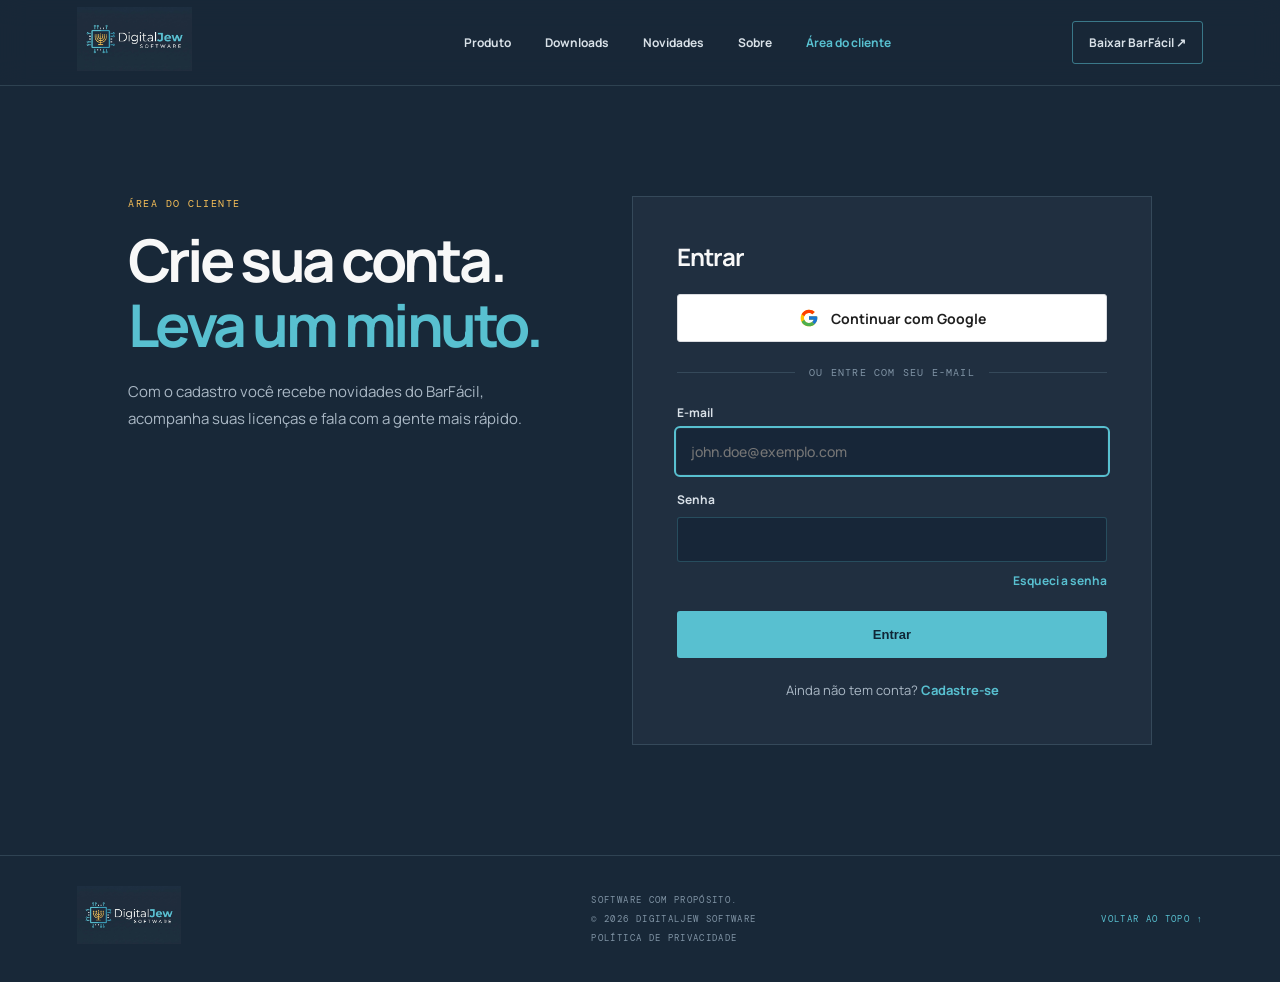
==== area.html @ 2b72b5bf "Cadastro com senha, tela única do Google, boas-vindas e política enxuta - Google: sem código nem lin" ====
<!doctype html>
<html lang="pt-BR">
<head>
<meta charset="utf-8">
<meta name="viewport" content="width=device-width,initial-scale=1">
<meta name="theme-color" content="#182838">
<meta name="robots" content="noindex">
<title>Minha área · DigitalJew Software</title>
<link rel="icon" type="image/jpeg" href="assets/brand/digitaljew-logo.jpg">
<link rel="stylesheet" href="styles.css">
</head>
<body>
<header class="topbar" id="topo"><a class="brand" href="index.html#inicio"><img src="assets/brand/digitaljew-logo.jpg" alt="DigitalJew Software"></a><button class="menu-toggle" aria-label="Abrir menu" aria-expanded="false">☰</button><nav class="nav"><a href="index.html#produto">Produto</a><a href="index.html#downloads">Downloads</a><a href="index.html#novidades">Novidades</a><a href="index.html#sobre">Sobre</a><a href="area.html" aria-current="page">Área do cliente</a></nav><a class="nav-cta" href="area.html#downloads">Baixar BarFácil ↗</a></header>

<main class="area section">
  <p class="area-loading" id="area-carregando">Carregando sua área…</p>

  <div class="area-layout" id="area-conteudo" hidden>
    <aside class="area-menu">
      <div class="area-user">
        <span class="kicker">ÁREA DO CLIENTE</span>
        <strong id="usuario-nome">Olá!</strong>
        <span id="usuario-email"></span>
      </div>
      <nav class="area-nav" aria-label="Menu da área do cliente">
        <a href="#assinatura" data-view="assinatura">Assinatura</a>
        <a href="#downloads" data-view="downloads">Downloads</a>
        <a href="#pagamento" data-abrir-pagamento>Dados de pagamento</a>
        <a href="#meus-dados" data-view="meus-dados">Meus dados</a>
        <button type="button" id="sair">Sair</button>
      </nav>
    </aside>

    <div class="area-main">
      <!-- Assinatura -->
      <section class="area-view" data-view="assinatura">
        <div class="kicker">01 / MINHA ASSINATURA</div>
        <h1>Assinatura</h1>
        <div id="assinaturas"></div>
        <div class="empty-box" id="sem-assinatura" hidden>
          <h3>Não encontramos licenças do BarFácil na sua conta.</h3>
          <p>Elas aparecem aqui quando a licença está ligada ao seu e-mail. Se você já tem uma chave, fale com a gente para ligá-la à sua conta. Se ainda não tem, baixe o app e comece pelo período de teste.</p>
          <a class="button primary" href="#downloads">Baixar o BarFácil ↓</a>
        </div>
        <p class="form-error" id="erro-assinatura" role="alert" hidden></p>
        <a class="area-pay-link" href="#pagamento" data-abrir-pagamento>Dados de pagamento <span aria-hidden="true">→</span></a>
      </section>

      <!-- Downloads -->
      <section class="area-view" data-view="downloads" hidden>
        <div class="kicker">02 / DOWNLOADS</div>
        <h1>Baixar o BarFácil</h1>
        <p class="area-lead">Baixe, instale e ative com a sua chave. A chave de teste libera <strong>7 dias grátis</strong>, contados a partir da primeira ativação. Cada computador ou celular pode usar o período de teste uma única vez.</p>
        <div class="dl-grid">
          <article class="dl-card" data-plataforma="windows">
            <div class="dl-head">
              <svg class="dl-icon" viewBox="0 0 24 24" aria-hidden="true"><path fill="currentColor" d="M3 5.1 10.4 4v7.1H3zm8.3-1.2L21 2.5v8.6h-9.7zM3 12.1h7.4v7.1L3 18.1zm8.3 0H21v8.6l-9.7-1.4z"/></svg>
              <div><h2>Windows</h2><p class="dl-file" data-arquivo>Procurando a versão mais recente…</p></div>
            </div>
            <button type="button" class="button primary wide" data-baixar disabled>Baixar para Windows</button>
            <div class="dl-key" data-chave-box></div>
          </article>
          <article class="dl-card" data-plataforma="mobile">
            <div class="dl-head">
              <svg class="dl-icon" viewBox="0 0 24 24" aria-hidden="true"><path fill="currentColor" d="M7.2 3.4 8.4 5.5A7.6 7.6 0 0 0 4.5 11h15a7.6 7.6 0 0 0-3.9-5.5l1.2-2.1a.4.4 0 0 0-.7-.4l-1.2 2.1a8 8 0 0 0-5.8 0L7.9 3a.4.4 0 0 0-.7.4zM8.5 8.3a.8.8 0 1 1 0-1.6.8.8 0 0 1 0 1.6zm7 0a.8.8 0 1 1 0-1.6.8.8 0 0 1 0 1.6zM4.5 12h15v7a1.5 1.5 0 0 1-1.5 1.5H6A1.5 1.5 0 0 1 4.5 19z"/></svg>
              <div><h2>Android</h2><p class="dl-file" data-arquivo>Procurando a versão mais recente…</p></div>
            </div>
            <button type="button" class="button primary wide" data-baixar disabled>Baixar para Android</button>
            <div class="dl-key" data-chave-box></div>
            <p class="dl-note">No celular, permita a instalação de apps desta fonte quando o Android pedir.</p>
          </article>
        </div>
        <ol class="dl-steps">
          <li><b>Baixe e instale</b> o BarFácil no computador ou no celular do caixa.</li>
          <li><b>Abra o app</b> e cole a sua chave na tela de ativação.</li>
          <li><b>Pronto.</b> Quando quiser continuar depois do teste, é só assinar: a mesma chave passa a valer para o plano escolhido.</li>
        </ol>
      </section>

      <!-- Meus dados -->
      <section class="area-view" data-view="meus-dados" hidden>
        <div class="kicker">03 / MEUS DADOS</div>
        <h1>Meus dados</h1>
        <form id="form-perfil" class="area-form" novalidate>
          <label class="field"><span>Nome completo</span><input name="nome" autocomplete="name" required></label>
          <label class="field"><span>E-mail</span><input name="email" type="email" readonly></label>
          <label class="field"><span>WhatsApp</span><input name="whatsapp" type="tel" inputmode="tel" autocomplete="tel-national" placeholder="(11) 98765-4321" required></label>
          <label class="field"><span>Tipo de comércio</span><select name="tipo"><option value="">Selecione</option><option>Bar/pub</option><option>Boteco</option><option>Pizzaria</option><option>Restaurante</option><option>Lanchonete</option><option>Hamburgueria</option><option>Adega</option><option>Distribuidora de bebidas</option><option>Choperia/cervejaria</option><option>Cafeteria</option><option>Padaria</option><option>Casa noturna</option><option>Quiosque/barraca de praia</option><option>Food truck</option><option>Outro</option></select></label>
          <p class="form-error" id="erro-perfil" role="alert" hidden></p>
          <p class="form-ok" id="ok-perfil" role="status" hidden></p>
          <button class="button primary" type="submit">Salvar alterações</button>
        </form>

        <h2 class="area-sub" id="senha-titulo">Senha</h2>
        <p class="area-note" id="senha-google" hidden>Você entra com a sua conta Google, então não há senha para trocar aqui.</p>
        <form id="form-trocar-senha" class="area-form" novalidate hidden>
          <label class="field"><span>Senha atual</span><input name="atual" type="password" autocomplete="current-password" required></label>
          <label class="field"><span>Nova senha</span><input name="nova" type="password" autocomplete="new-password" minlength="8" required aria-describedby="trocar-dica"></label>
          <div class="pw-meter" id="medidor-trocar"></div>
          <label class="field"><span>Repita a nova senha</span><input name="repetir" type="password" autocomplete="new-password" required></label>
          <p class="pw-tip" id="trocar-dica">Dica: use uma frase com 3 ou 4 palavras que não combinam (ex.: “cavalo bateria grampo azul”). Tamanho vale mais que símbolos. Evite nomes, datas e senhas que você já usa em outros sites.</p>
          <p class="form-error" id="erro-senha" role="alert" hidden></p>
          <p class="form-ok" id="ok-senha" role="status" hidden></p>
          <button class="button primary" type="submit" disabled>Trocar senha</button>
        </form>
      </section>
    </div>
  </div>
</main>

<!-- Painel lateral branco: dados de pagamento -->
<div class="drawer-backdrop" id="pagamento-fundo" hidden></div>
<aside class="drawer" id="pagamento" role="dialog" aria-modal="true" aria-labelledby="pagamento-titulo" hidden>
  <div class="drawer-head">
    <h2 id="pagamento-titulo">Dados de pagamento</h2>
    <button type="button" class="drawer-close" id="pagamento-fechar" aria-label="Fechar">×</button>
  </div>

  <div class="drawer-body">
    <h3>Cartões salvos</h3>
    <div class="cards-empty" id="cartoes-salvos">Nenhum cartão cadastrado ainda.</div>

    <h3>Adicionar cartão de crédito</h3>
    <form id="form-cartao" novalidate autocomplete="on">
      <label class="dfield"><span>Número do cartão</span>
        <span class="card-input"><input name="numero" inputmode="numeric" autocomplete="cc-number" placeholder="0000 0000 0000 0000" maxlength="23"><b class="card-brand" id="bandeira" aria-live="polite"></b></span>
      </label>
      <label class="dfield"><span>Nome impresso no cartão</span><input name="nome" autocomplete="cc-name" placeholder="Como está no cartão"></label>
      <div class="dfield-row">
        <label class="dfield"><span>Validade</span><input name="validade" inputmode="numeric" autocomplete="cc-exp" placeholder="MM/AA" maxlength="5"></label>
        <label class="dfield"><span>CVV</span><input name="cvv" inputmode="numeric" autocomplete="cc-csc" placeholder="123" maxlength="4"></label>
      </div>
      <label class="dfield"><span>CPF do titular</span><input name="cpf" inputmode="numeric" placeholder="000.000.000-00" maxlength="14"></label>
      <label class="dcheck"><input type="checkbox" name="recorrente"><span>Autorizo a cobrança mensal automática da minha assinatura neste cartão.</span></label>
      <p class="dfield-error" id="erro-cartao" role="alert" hidden></p>
      <p class="dnotice" id="aviso-cartao" role="status" hidden></p>
      <button class="dbutton" type="submit">Salvar cartão</button>
      <p class="dfine">Seus dados de cartão são enviados direto para a operadora de pagamento. A DigitalJew não guarda o número completo nem o CVV.</p>
    </form>
  </div>
</aside>

<footer class="footer"><a href="index.html#inicio" class="footer-brand"><img src="assets/brand/digitaljew-logo.jpg" alt="DigitalJew Software"></a><div class="footer-copy"><span>SOFTWARE COM PROPÓSITO.</span><span>© <span id="year"></span> DIGITALJEW SOFTWARE</span><a href="politica-privacidade.html">POLÍTICA DE PRIVACIDADE</a></div><a class="back-top" href="#topo">VOLTAR AO TOPO ↑</a></footer>
<script src="config.js"></script>
<script src="vendor/supabase-js-2.117.3.min.js"></script>
<script src="conta.js"></script>
<script src="area.js"></script>
</body>
</html>
---- styles.css ----
@import url('https://fonts.googleapis.com/css2?family=DM+Mono:wght@400;500&family=Manrope:wght@400;500;600;700;800&display=swap');
:root{--bg:#182838;--panel:#202f40;--cyan:#58c0d0;--blue:#3898b8;--gold:#f8c058;--white:#f8f8f8;--muted:#aab8c5;--line:rgba(150,190,205,.18);--mono:'DM Mono',monospace;--sans:'Manrope',Arial,sans-serif}
*{box-sizing:border-box}html{scroll-behavior:smooth;scroll-padding-top:90px}body{margin:0;background:var(--bg);color:var(--white);font-family:var(--sans);line-height:1.6}a{color:inherit;text-decoration:none}.topbar{height:86px;padding:0 clamp(22px,6vw,100px);display:flex;align-items:center;justify-content:space-between;border-bottom:1px solid var(--line);background:rgba(24,40,56,.96);position:sticky;top:0;z-index:20;backdrop-filter:blur(14px)}.brand img{width:205px;height:64px;object-fit:contain;object-position:left}.nav{display:flex;gap:34px}.nav a,.nav-cta{font-size:12px;font-weight:700;color:#d9e1e8}.nav a:hover,.text-link:hover{color:var(--cyan)}.nav-cta{border:1px solid #58c0d088;padding:11px 16px;border-radius:3px}.nav-cta span{color:var(--gold)}.menu-toggle{display:none;background:none;color:white;border:0;font-size:24px}.hero{min-height:660px;padding:100px clamp(22px,10vw,160px) 38px;position:relative;overflow:hidden;display:grid;grid-template-columns:1.05fr .95fr;align-items:center;gap:40px;background:radial-gradient(ellipse at 76% 48%,#3898b826,transparent 38%),linear-gradient(120deg,#182838,#1b2b3d)}.hero-copy{position:relative;z-index:2;max-width:650px}.eyebrow,.kicker,.hero-bottom,.art-label,.product-index,.status,.release-meta span,.manifesto-sign,.footer-copy,.back-top{font-family:var(--mono);font-size:10px;letter-spacing:.15em}.eyebrow{color:var(--cyan)}.pulse,.status i{width:7px;height:7px;border-radius:50%;background:var(--gold);display:inline-block;box-shadow:0 0 14px #f8c058}.hero h1{font-size:clamp(42px,5.2vw,72px);line-height:1.09;letter-spacing:-.065em;margin:28px 0 22px}.hero h1 span,h2 span{color:var(--cyan)}.lead{font-size:17px;color:#c0cbd5;max-width:540px;line-height:1.8}.hero-actions{display:flex;align-items:center;gap:28px;margin-top:34px}.button{display:inline-flex;align-items:center;justify-content:center;gap:22px;padding:15px 20px;font-size:12px;font-weight:800;border-radius:3px;transition:.2s;border:1px solid transparent}.button.primary{background:var(--cyan);color:#102637}.button.primary:hover{background:#78d4df;transform:translateY(-2px)}.button.disabled{opacity:.45;pointer-events:none}.text-link{font-size:12px;font-weight:700;color:#d9e1e8}.hero-proof{margin-top:55px;color:#9daebb;font-size:11px}.hero-art{position:relative;display:flex;flex-direction:column;gap:18px}.hero-photo{display:block;width:100%;height:auto;aspect-ratio:1376/768;object-fit:cover;border-radius:18px;border:1px solid #58c0d033;box-shadow:0 30px 80px #0008,0 0 70px #58c0d01a}.art-label{display:flex;justify-content:space-between;color:#91a7b7}.art-label strong{color:var(--gold);font-weight:400}.hero-bottom{grid-column:1/-1;display:flex;justify-content:space-between;color:#74899a;border-top:1px solid var(--line);padding-top:20px;margin-top:42px}.section{padding:110px clamp(22px,10vw,160px)}.section-head{display:flex;justify-content:space-between;align-items:end;gap:30px;margin-bottom:48px}.kicker{color:var(--gold);margin-bottom:16px}.section-head h2,.manifesto h2{font-size:clamp(34px,4vw,54px);line-height:1.15;letter-spacing:-.055em;margin:0}.section-head>p{max-width:340px;color:var(--muted);font-size:13px;margin:0 0 5px;line-height:1.8}.product-section{background:#1c2b3c}.product-card{display:grid;grid-template-columns:1fr 1fr;border:1px solid var(--line);background:var(--panel);min-height:470px}.product-visual{position:relative;min-height:470px;display:flex;flex-direction:column;align-items:center;justify-content:center;gap:38px;padding:50px 28px;overflow:hidden;background:radial-gradient(circle,#58c0d024,transparent 55%),#172638}.visual-grid{position:absolute;inset:0;background-image:linear-gradient(#58c0d012 1px,transparent 1px),linear-gradient(90deg,#58c0d012 1px,transparent 1px);background-size:30px 30px}.receipt{position:relative;width:260px;background:#f5f4ee;color:#1b2b3b;padding:24px 22px;box-shadow:0 25px 70px #08152188;transform:rotate(-3deg);font:10px var(--mono)}.receipt-top{font-weight:500;letter-spacing:.13em;border-bottom:1px dashed #9aa7ac;padding-bottom:14px}.receipt-top span{float:right;color:#238f8d;font-size:8px}.receipt-title{font:800 19px var(--sans);margin:16px 0 8px}.receipt-row,.receipt-item,.receipt-total{display:flex;justify-content:space-between;margin:9px 0}.receipt-row b{color:#268b86}.receipt-line{border-top:1px dashed #aab2b2;margin:15px 0}.receipt-total strong{font:800 17px var(--sans)}.receipt-footer{text-align:center;border-top:1px dashed #aab2b2;padding-top:14px;margin-top:16px;font-size:8px;letter-spacing:.1em}.product-info{padding:54px clamp(26px,5vw,65px)}.product-topline{display:flex;justify-content:space-between;align-items:center}.status{color:var(--cyan);font-size:9px}.status i{width:6px;height:6px;background:var(--cyan);margin-right:7px}.product-index{color:#8094a5;font-size:9px}.product-info h3{font-size:46px;letter-spacing:-.06em;margin:22px 0 0}.product-subtitle{color:var(--gold)!important;font-size:15px!important;font-weight:700}.product-info p{color:#aebdca;font-size:13px;line-height:1.8}.feature-list{list-style:none;padding:8px 0 18px;margin:0}.feature-list li{font-size:12px;padding:9px 0;color:#dce4e9;border-bottom:1px solid var(--line)}.feature-list li:first-letter{color:var(--gold)}.fineprint{display:block;color:#7f93a3;font-size:10px;line-height:1.6;margin-top:17px}.download-section{background:#172638}.download-panel{border:1px solid #58c0d059;background:linear-gradient(115deg,#203247,#1d2d40);padding:35px}.download-main{display:flex;align-items:center;gap:22px}.platform-icon{width:58px;height:58px;border:1px solid var(--cyan);color:var(--cyan);display:grid;place-items:center;font-size:29px;flex-shrink:0}.download-main>div:nth-child(2){flex:1}.download-main h3{margin:4px 0;font-size:20px}.download-main p{margin:0;color:var(--muted);font-size:12px}.download-main .button{white-space:nowrap}.release-meta{display:grid;grid-template-columns:repeat(4,1fr);border-top:1px solid var(--line);border-bottom:1px solid var(--line);margin-top:30px;padding:20px 0;gap:20px}.release-meta div{display:flex;flex-direction:column;gap:6px}.release-meta span{color:#8195a5;font-size:9px}.release-meta strong{font-size:12px}.download-note{display:flex;gap:12px;color:var(--gold);margin-top:18px}.download-note p{font-size:11px;color:#9fb0bd;margin:0;line-height:1.7}.release-error{margin-top:15px;padding:12px;background:#f8c05814;border-left:2px solid var(--gold);font-size:11px;color:#e6c98f}.all-releases{display:flex;justify-content:space-between;align-items:center;margin-top:25px}.all-releases div{display:flex;flex-direction:column;gap:3px}.all-releases b{font-size:12px}.all-releases span{font-size:11px;color:#93a6b6}.all-releases>a{font-size:12px;color:var(--cyan);font-weight:800}.updates-section{background:#1c2b3c}.release-list{border-top:1px solid var(--line)}.release-item{display:grid;grid-template-columns:150px 1fr 130px;gap:25px;align-items:start;padding:25px 4px;border-bottom:1px solid var(--line)}.release-date{font:10px var(--mono);color:#8499a9;padding-top:5px}.release-body h3{font-size:17px;margin:0 0 8px}.release-body p{font-size:12px;color:#aebdca;white-space:pre-line;margin:0;line-height:1.8}.release-tag{font:9px var(--mono);color:var(--cyan);border:1px solid #58c0d04d;padding:6px 9px;text-align:center}.release-link{color:var(--gold);font-size:11px;margin-top:10px;display:inline-block}.empty-state{padding:30px 0;color:#9fb0bd;font-size:12px}.manifesto{text-align:center;background:radial-gradient(ellipse at 50% 20%,#58c0d01c,transparent 50%),#172638;padding-top:120px;padding-bottom:120px}.manifesto-mark{font-size:34px;color:var(--gold);margin-bottom:18px}.manifesto h2{font-size:clamp(32px,4.4vw,58px)}.manifesto>p{max-width:650px;margin:24px auto 28px;color:#aebdca;font-size:14px;line-height:1.9}.manifesto-sign{color:var(--cyan)}.footer{padding:30px clamp(22px,6vw,100px);display:flex;align-items:center;justify-content:space-between;gap:25px;border-top:1px solid var(--line)}.footer-brand img{width:170px;height:58px;object-fit:contain;object-position:left}.footer-copy{display:flex;flex-direction:column;gap:5px;color:#8094a5;font-size:9px}.back-top{font-size:9px;color:var(--cyan)}
@media(max-width:850px){.nav{gap:17px}.hero{padding-top:70px;grid-template-columns:1fr .8fr}.section{padding-top:80px;padding-bottom:80px}.product-info{padding:35px 28px}}
@media(max-width:650px){.topbar{height:72px}.brand img{width:160px;height:56px}.menu-toggle{display:block;margin-left:auto;margin-right:15px}.nav{display:none;position:absolute;top:71px;left:0;right:0;background:#182838;padding:20px 25px;flex-direction:column;border-bottom:1px solid var(--line)}.nav.open{display:flex}.nav-cta{font-size:10px;padding:9px}.hero{display:block;padding-top:75px;min-height:auto}.hero h1{font-size:46px}.hero-art{margin-top:40px}.hero-bottom{margin-top:20px;font-size:8px}.hero-proof{margin-top:35px}.section-head{display:block}.section-head>p{margin-top:18px}.product-card{grid-template-columns:1fr}.product-visual{min-height:350px}.product-info{padding:32px 25px}.download-panel{padding:22px}.download-main{flex-wrap:wrap}.download-main>div:nth-child(2){min-width:calc(100% - 85px)}.download-main .button{width:100%}.release-meta{grid-template-columns:repeat(2,1fr)}.all-releases{align-items:flex-start;gap:18px}.release-item{grid-template-columns:1fr;gap:8px}.release-tag{justify-self:start}.footer{flex-wrap:wrap}.footer-copy{order:3;width:100%}.manifesto{padding-left:24px;padding-right:24px}}
/* Entrada da hero: roda uma vez, quando 10% da seção está na tela */
.js .hero .hero-photo{opacity:0;transform:translateX(70vw)}
.js .hero .drop{opacity:0;transform:translateY(-28px)}
.js .hero{--total:2s}
.js .hero.in .hero-photo{opacity:1;transform:none;transition:opacity var(--total) ease-out,transform var(--total) cubic-bezier(.16,1,.3,1)}
.js .hero.in .drop{--d:calc(var(--i,0)*.12s);opacity:1;transform:none;transition:opacity calc(var(--total) - var(--d)) ease-out var(--d),transform calc(var(--total) - var(--d)) cubic-bezier(.16,1,.3,1) var(--d)}
.js .hero .eyebrow{--i:0}.js .hero h1{--i:1}.js .hero .lead{--i:2}.js .hero .hero-actions{--i:3}.js .hero .hero-proof{--i:4}.js .hero .art-label{--i:5}.js .hero .hero-bottom{--i:6}
@media(prefers-reduced-motion:reduce){.js .hero .hero-photo,.js .hero .drop{opacity:1;transform:none;transition:none}}

/* Lista de recursos abaixo da comanda */
.manifesto-mark-end{margin:30px 0 0}
.perks{position:relative;z-index:1;list-style:none;margin:0;padding:0;width:100%;max-width:380px}
.perk{border-bottom:1px solid #f8c05833}
.perk:first-child{border-top:1px solid #f8c05833}
.perk-toggle,.perk-more{display:flex;align-items:center;justify-content:space-between;gap:14px;width:100%;padding:13px 2px;background:none;border:0;color:var(--gold);font:700 14px/1.4 var(--sans);text-align:left;cursor:pointer}
.perk-more{cursor:default}
.perk-toggle:hover{color:#ffd37f}
.perk-toggle:focus-visible{outline:2px solid var(--gold);outline-offset:3px}
.perk-icon{position:relative;width:12px;height:12px;flex-shrink:0}
.perk-icon:before,.perk-icon:after{content:"";position:absolute;left:0;top:5px;width:12px;height:2px;background:currentColor;border-radius:2px;transition:transform .3s ease}
.perk-icon:after{transform:rotate(90deg)}
.perk-toggle[aria-expanded="true"] .perk-icon:after{transform:rotate(0)}
.perk-panel{cursor:pointer;padding:0 2px 14px}
.perk-panel ul{margin:0;padding:0;list-style:none}
.perk-panel li{position:relative;padding:4px 0 4px 18px;color:#d3dde5;font-size:12.5px;line-height:1.65}
.perk-panel li:before{content:"✳";position:absolute;left:0;top:4px;color:var(--gold);font-size:11px}
.perk-panel em{color:var(--gold);font-style:normal;font-weight:700}
.perk-panel:not([hidden]){animation:perk-open .3s ease-out}
@keyframes perk-open{from{opacity:0;transform:translateY(-6px)}to{opacity:1;transform:none}}
@media(prefers-reduced-motion:reduce){.perk-panel:not([hidden]){animation:none}}

/* Página de cadastro */
[hidden]{display:none!important}
:root{--red:#ff7a7a}
.signup{display:grid;grid-template-columns:.9fr 1.1fr;gap:clamp(30px,6vw,90px);align-items:start;min-height:calc(100vh - 86px - 120px)}
.signup-intro h1{font-size:clamp(38px,4.6vw,62px);line-height:1.1;letter-spacing:-.06em;margin:0 0 20px}
.signup-intro h1 span{color:var(--cyan)}
.signup-intro p{color:var(--muted);font-size:15px;line-height:1.8;max-width:420px}
.signup-card{background:var(--panel);border:1px solid var(--line);padding:clamp(24px,4vw,44px);max-width:520px;width:100%;justify-self:end}
.step h2{font-size:24px;letter-spacing:-.04em;margin:0 0 22px;line-height:1.3}
.step-text{color:var(--muted);font-size:13px;line-height:1.7;margin:-8px 0 22px}
.field{display:flex;flex-direction:column;gap:7px;margin-bottom:16px}
.field>span{font-size:12px;font-weight:700;color:#d9e1e8}
.field input,.field select{font:500 14px var(--sans);color:var(--white);background:#172638;border:1px solid #58c0d040;border-radius:3px;padding:12px 13px;width:100%}
.field select{appearance:none;background-image:linear-gradient(45deg,transparent 50%,var(--cyan) 50%),linear-gradient(135deg,var(--cyan) 50%,transparent 50%);background-position:calc(100% - 18px) 50%,calc(100% - 13px) 50%;background-size:5px 5px;background-repeat:no-repeat;padding-right:36px}
.field input:focus,.field select:focus{outline:2px solid var(--cyan);outline-offset:1px;border-color:transparent}
.field input[readonly]{opacity:.7}
.field input.invalid{border-color:var(--red)}
#campo-codigo{font:500 22px var(--mono);letter-spacing:.35em;text-align:center}
.field-error,.form-error{color:var(--red);font-size:12.5px;line-height:1.6;margin:-6px 0 16px}
.button.wide{width:100%;margin-top:6px;font-size:13px;cursor:pointer}
.button:disabled{opacity:.6;cursor:wait}
.google-button{display:flex;align-items:center;justify-content:center;gap:12px;width:100%;padding:13px;border-radius:3px;border:1px solid #dadce0;background:#fff;color:#1f1f1f;font:700 14px var(--sans);cursor:pointer}
.google-button:hover{background:#f1f3f4}
.google-button svg{width:20px;height:20px}
.divider{display:flex;align-items:center;gap:14px;margin:24px 0;color:#8094a5;font:10px var(--mono);letter-spacing:.12em;text-transform:uppercase}
.divider:before,.divider:after{content:"";flex:1;border-top:1px solid var(--line)}
.link-button{background:none;border:0;padding:0;color:var(--cyan);font:700 12.5px var(--sans);cursor:pointer;text-align:left}
.link-button:hover{text-decoration:underline}
.link-button.muted{color:#8fa3b3;font-weight:600;margin-top:14px;display:inline-block}
.resend{margin:20px 0 0;font-size:12.5px;color:var(--muted)}
.done{text-align:center}
.done-mark{font-size:38px;color:var(--gold);margin-bottom:8px}
.done .link-button{display:block;margin:18px auto 0}
.nav a[aria-current="page"]{color:var(--cyan)}
@media(max-width:850px){.signup{grid-template-columns:1fr}.signup-card{justify-self:stretch;max-width:none}}

/* Cadastro: alternar entre cadastro e entrar */
.switch{margin:22px 0 0;font-size:13px;color:var(--muted);text-align:center}
.switch a{color:var(--cyan);font-weight:700}
.done .link-button{display:block;margin:18px auto 0;text-align:center}

/* Área do cliente */
body.no-scroll{overflow:hidden}
.area{min-height:calc(100vh - 86px - 120px)}
.area-loading{color:var(--muted);font-size:14px}
.area-layout{display:grid;grid-template-columns:240px 1fr;gap:clamp(30px,5vw,70px);align-items:start}
.area-layout>*{min-width:0}
.area-menu{position:sticky;top:110px;border:1px solid var(--line);background:var(--panel)}
.area-user{display:flex;flex-direction:column;gap:4px;padding:22px 22px 18px;border-bottom:1px solid var(--line)}
.area-user .kicker{margin-bottom:8px}
.area-user strong{font-size:18px;letter-spacing:-.03em}
.area-user span:last-child{font-size:12px;color:var(--muted);word-break:break-all}
.area-nav{display:flex;flex-direction:column;padding:10px 0}
.area-nav a,.area-nav button{display:block;width:100%;text-align:left;padding:12px 22px;font:700 13px var(--sans);color:#d9e1e8;background:none;border:0;border-left:2px solid transparent;cursor:pointer}
.area-nav a:hover,.area-nav button:hover{color:var(--cyan)}
.area-nav a[aria-current]{color:var(--cyan);border-left-color:var(--cyan);background:#58c0d00d}
.area-nav button{color:#8fa3b3;border-top:1px solid var(--line);margin-top:8px;padding-top:16px}
.area-main h1{font-size:clamp(32px,3.6vw,46px);letter-spacing:-.055em;margin:0 0 28px;line-height:1.1}
.plan-card{border:1px solid #58c0d059;background:linear-gradient(115deg,#203247,#1d2d40);padding:clamp(22px,3.5vw,34px);margin-bottom:18px}
.plan-premium{border-color:#f8c05880}
.plan-top{display:flex;justify-content:space-between;align-items:center;gap:12px}
.plan-label{font:10px var(--mono);letter-spacing:.15em;color:#8094a5}
.plan-status{font:10px var(--mono);letter-spacing:.1em;padding:5px 9px;border:1px solid #58c0d066;color:var(--cyan);text-transform:uppercase}
.status-atrasada{border-color:#ff7a7a88;color:var(--red)}
.status-teste{border-color:#f8c05888;color:var(--gold)}
.plan-card h2{font-size:clamp(28px,3vw,38px);letter-spacing:-.05em;margin:14px 0 24px}
.plan-card h2 span{color:var(--cyan)}
.plan-premium h2 span{color:var(--gold)}
.plan-meta{display:grid;grid-template-columns:repeat(3,1fr);gap:20px;margin:0;border-top:1px solid var(--line);padding-top:22px}
.plan-meta dt{font:9px var(--mono);letter-spacing:.15em;color:#8195a5;text-transform:uppercase;margin-bottom:6px}
.plan-meta dd{margin:0;font-size:14px;font-weight:700}
.empty-box{border:1px dashed #58c0d059;padding:30px;margin-bottom:18px}
.empty-box h3{margin:0 0 8px;font-size:18px}
.empty-box p{color:var(--muted);font-size:13px;line-height:1.7;margin:0 0 20px}
.area-pay-link{display:inline-flex;gap:8px;margin-top:10px;color:var(--gold);font-weight:800;font-size:14px}
.area-pay-link:hover span{transform:translateX(3px)}
.area-pay-link span{transition:transform .2s}
.area-form{max-width:460px}
.form-ok{color:#7fe0b0;font-size:12.5px;margin:-6px 0 16px}

/* Painel branco de pagamento */
.drawer-backdrop{position:fixed;inset:0;background:#0a1520b3;z-index:40;opacity:0;transition:opacity .3s}
.drawer-backdrop.open{opacity:1}
.drawer{position:fixed;top:0;right:0;bottom:0;width:min(440px,100vw);background:#fff;color:#182838;z-index:41;display:flex;flex-direction:column;transform:translateX(100%);transition:transform .32s cubic-bezier(.16,1,.3,1);box-shadow:-20px 0 60px #0006}
.drawer.open{transform:none}
.drawer-head{display:flex;justify-content:space-between;align-items:center;padding:22px 26px;border-bottom:1px solid #e3e8ec}
.drawer-head h2{margin:0;font-size:20px;letter-spacing:-.03em}
.drawer-close{width:36px;height:36px;border:0;background:#f1f4f6;border-radius:50%;font-size:22px;line-height:1;color:#182838;cursor:pointer}
.drawer-close:hover{background:#e3e8ec}
.drawer-body{padding:8px 26px 30px;overflow-y:auto}
.drawer-body h3{font-size:13px;text-transform:uppercase;letter-spacing:.08em;color:#5b6b78;margin:22px 0 12px}
.cards-empty{border:1px dashed #c9d3da;border-radius:6px;padding:16px;font-size:13px;color:#5b6b78}
.dfield{display:flex;flex-direction:column;gap:6px;margin-bottom:14px}
.dfield>span{font-size:12px;font-weight:700;color:#33475a}
.dfield input{font:500 15px var(--sans);color:#182838;background:#fff;border:1px solid #c9d3da;border-radius:6px;padding:12px 13px;width:100%}
.dfield input:focus{outline:2px solid #3898b8;outline-offset:0;border-color:transparent}
.dfield input.invalid{border-color:#d93c3c}
.dfield-row{display:grid;grid-template-columns:1fr 1fr;gap:12px}
.card-input{position:relative;display:block}
.card-input input{padding-right:150px;letter-spacing:.04em}
.card-brand{position:absolute;right:10px;top:50%;transform:translateY(-50%);display:flex;align-items:center;gap:7px;font-size:10px;font-weight:800;color:#5b6b78;text-transform:uppercase;letter-spacing:.04em;pointer-events:none;opacity:0;transition:opacity .2s}
.card-brand.on{opacity:1}
.card-brand svg{width:38px;height:25px;border-radius:4px;box-shadow:0 0 0 1px #d6dde2;flex-shrink:0;text-transform:none;letter-spacing:0}
.dcheck{display:flex;gap:10px;align-items:flex-start;font-size:13px;line-height:1.5;color:#33475a;margin:6px 0 16px;cursor:pointer}
.dcheck input{width:18px;height:18px;margin:1px 0 0;accent-color:#3898b8;flex-shrink:0}
.dfield-error{color:#d93c3c;font-size:12.5px;margin:-4px 0 14px}
.dnotice{background:#fff7e6;border-left:3px solid var(--gold);color:#5c4510;font-size:12.5px;line-height:1.6;padding:10px 12px;margin:0 0 14px}
.dbutton{width:100%;padding:14px;border:0;border-radius:6px;background:#182838;color:#fff;font:800 14px var(--sans);cursor:pointer}
.dbutton:hover{background:#202f40}
.dbutton:disabled{opacity:.6;cursor:wait}
.dfine{font-size:11px;color:#6b7b88;line-height:1.6;margin:14px 0 0}
@media(max-width:850px){
  .area-layout{grid-template-columns:1fr}
  .area-menu{position:static}
  .area-nav{display:grid;grid-template-columns:1fr 1fr;padding:0}
  .area-nav a,.area-nav button{border-left:0;border-bottom:2px solid transparent;padding:14px 18px;margin:0}
  .area-nav a[aria-current]{border-bottom-color:var(--cyan)}
  .area-nav button{border-top:0;padding-top:14px}
  .plan-meta{grid-template-columns:1fr}
}
@media(prefers-reduced-motion:reduce){.drawer,.drawer-backdrop{transition:none}}

/* Licenças na área do cliente */
.plan-meta.two{grid-template-columns:repeat(2,1fr)}
.plan-note{margin:20px 0 0;padding:12px 14px;border-left:2px solid var(--gold);background:#f8c05812;color:#e6d3a6;font-size:12.5px;line-height:1.6}
.plan-off{opacity:.7}
.status-aguardando_ativacao,.status-teste_encerrado{border-color:#f8c05888;color:var(--gold)}
.status-expirada{border-color:#ff7a7a88;color:var(--red)}
@media(max-width:850px){.plan-meta.two{grid-template-columns:1fr}}

/* Política de privacidade e links legais */
.footer-copy a{color:#8094a5}
.footer-copy a:hover{color:var(--cyan)}
.legal-note{font-size:11.5px;color:#8fa3b3;line-height:1.6;margin:14px 0 0;text-align:center}
.legal-note a{color:var(--cyan);text-decoration:underline}
.legal{max-width:880px;margin:0 auto}
.legal h1{font-size:clamp(34px,4.4vw,54px);letter-spacing:-.055em;line-height:1.1;margin:0 0 10px}
.legal-date{font:11px var(--mono);letter-spacing:.1em;color:#8094a5;margin:0 0 34px}
.legal h2{font-size:22px;letter-spacing:-.03em;margin:46px 0 14px;scroll-margin-top:100px}
.legal h3{font-size:16px;margin:28px 0 10px;color:var(--gold)}
.legal p,.legal li{color:#c3ced8;font-size:14.5px;line-height:1.85}
.legal ul,.legal ol{padding-left:22px}
.legal li{margin-bottom:6px}
.legal strong,.legal b{color:var(--white)}
.legal a{color:var(--cyan);text-decoration:underline;text-underline-offset:3px}
.legal-toc{border:1px solid var(--line);background:var(--panel);padding:22px 26px}
.legal-toc strong{font:10px var(--mono);letter-spacing:.15em;color:var(--gold);text-transform:uppercase}
.legal-toc ol{columns:2;column-gap:30px;margin:12px 0 0}
.legal-toc li{font-size:13px;margin:0 0 6px;break-inside:avoid}
.legal-toc a{text-decoration:none;color:#d9e1e8}
.legal-toc a:hover{color:var(--cyan)}
.legal-id{list-style:none;padding:0!important;border-left:2px solid var(--cyan);padding-left:16px!important}
.legal-table{overflow-x:auto;margin:14px 0 18px;border:1px solid var(--line)}
.legal table{width:100%;border-collapse:collapse;font-size:13.5px;min-width:520px}
.legal th{text-align:left;font:10px var(--mono);letter-spacing:.12em;text-transform:uppercase;color:#8195a5;background:#172638;padding:12px 14px;border-bottom:1px solid var(--line)}
.legal td{padding:12px 14px;border-bottom:1px solid var(--line);color:#c3ced8;line-height:1.6;vertical-align:top}
.legal tr:last-child td{border-bottom:0}
.legal td:first-child{color:var(--white);font-weight:600}
mark.preencher{background:#f8c058;color:#182838;padding:1px 6px;border-radius:2px;font-weight:700}
@media(max-width:650px){.legal-toc ol{columns:1}}

/* Página inicial: passos do download */
.download-steps{display:grid;grid-template-columns:repeat(3,1fr);gap:20px;border-top:1px solid var(--line);margin-top:30px;padding-top:24px}
.download-steps span{font:10px var(--mono);color:var(--gold);letter-spacing:.15em}
.download-steps strong{display:block;font-size:14px;margin:6px 0 4px}
.download-steps p{font-size:12px;color:var(--muted);line-height:1.7;margin:0}
.download-main p strong{color:var(--white)}

/* Área do cliente: Downloads */
.area-lead{color:var(--muted);font-size:14px;line-height:1.8;max-width:640px;margin:-12px 0 28px}
.area-lead strong{color:var(--white)}
.dl-grid{display:grid;grid-template-columns:1fr 1fr;gap:18px}
.dl-card{border:1px solid #58c0d059;background:linear-gradient(115deg,#203247,#1d2d40);padding:26px;display:flex;flex-direction:column;gap:18px}
.dl-head{display:flex;gap:16px;align-items:center}
.dl-icon{width:46px;height:46px;padding:10px;border:1px solid var(--cyan);color:var(--cyan);flex-shrink:0}
.dl-head h2{margin:0;font-size:22px;letter-spacing:-.03em}
.dl-file{margin:4px 0 0;font:11px var(--mono);color:#8fa3b3;overflow-wrap:anywhere}
.dl-card .button.wide{margin-top:0}
.button[disabled]{opacity:.45;cursor:not-allowed}
.dl-key{border-top:1px solid var(--line);padding-top:16px;min-height:64px}
.dl-key-label{font:10px var(--mono);letter-spacing:.15em;text-transform:uppercase;color:var(--gold);margin:0 0 8px}
.dl-key-row{display:flex;gap:10px;align-items:center}
.dl-key-row code{flex:1;min-width:0;font:600 clamp(13px,1.25vw,16px) var(--mono);letter-spacing:.04em;white-space:nowrap;overflow-x:auto;background:#172638;border:1px dashed #58c0d066;padding:11px 12px;color:var(--white)}
.dl-copy{background:none;border:1px solid var(--cyan);color:var(--cyan);font:700 12px var(--sans);padding:11px 14px;cursor:pointer;border-radius:3px;white-space:nowrap}
.dl-copy:hover{background:#58c0d014}
.dl-key-info{font-size:12px;color:var(--muted);line-height:1.6;margin:8px 0}
.dl-key-info.err{color:var(--red)}
.dl-note{font-size:11.5px;color:#8fa3b3;margin:0;line-height:1.6}
.dl-steps{margin:30px 0 0;padding:0;list-style:none;counter-reset:p;display:grid;gap:10px}
.dl-steps li{counter-increment:p;position:relative;padding-left:40px;font-size:13.5px;color:#c3ced8;line-height:1.7}
.dl-steps li:before{content:counter(p,decimal-leading-zero);position:absolute;left:0;top:1px;font:11px var(--mono);color:var(--gold);letter-spacing:.1em}
.dl-steps b{color:var(--white)}
@media(max-width:850px){.dl-grid{grid-template-columns:1fr}.download-steps{grid-template-columns:1fr}}

.field .opcional{font-style:normal;font-weight:500;color:#8fa3b3}

/* Senhas: sem "olhinho" nativo do navegador (Edge/IE) */
input[type=password]::-ms-reveal,input[type=password]::-ms-clear{display:none}
/* Medidor de força: 4 barras finas */
.pw-meter{margin:-6px 0 8px}
.pw-bars{display:grid;grid-template-columns:repeat(4,1fr);gap:6px}
.pw-bars i{height:3px;border-radius:2px;background:#ffffff1f;transition:background .2s}
.pw-label{display:block;min-height:18px;margin-top:6px;font-size:12px;font-weight:700;color:var(--muted)}
.pw-meter[data-nivel="1"] .pw-bars i:nth-child(-n+1){background:#ff5c5c}
.pw-meter[data-nivel="2"] .pw-bars i:nth-child(-n+2){background:#ff9f43}
.pw-meter[data-nivel="3"] .pw-bars i:nth-child(-n+3){background:#f8c058}
.pw-meter[data-nivel="4"] .pw-bars i{background:#3ecf8e}
.pw-meter[data-nivel="1"] .pw-label{color:#ff5c5c}
.pw-meter[data-nivel="2"] .pw-label{color:#ff9f43}
.pw-meter[data-nivel="3"] .pw-label{color:#f8c058}
.pw-meter[data-nivel="4"] .pw-label{color:#3ecf8e}
.pw-tip{font-size:12px;line-height:1.6;color:#8fa3b3;margin:0 0 16px}
.button.wide:disabled{opacity:.45;cursor:not-allowed}
.link-button.forgot{display:block;margin:-6px 0 16px auto;font-size:12px}
.step-text.small{font-size:12px;margin-top:-14px}

/* Janela "Esqueci a senha" */
.modal-fundo{position:fixed;inset:0;background:#0a1520c4;z-index:50}
.modal{position:fixed;z-index:51;top:50%;left:50%;transform:translate(-50%,-50%);width:min(440px,calc(100vw - 32px));background:var(--panel);border:1px solid #58c0d059;padding:34px 30px 28px;box-shadow:0 30px 80px #0009}
.modal h2{font-size:22px;letter-spacing:-.03em;margin:0 0 14px}
.modal .step-text{margin:0 0 20px}
.modal-fechar{position:absolute;top:12px;right:12px;width:34px;height:34px;border:0;border-radius:50%;background:#ffffff12;color:var(--white);font-size:22px;line-height:1;cursor:pointer}
.modal-fechar:hover{background:#ffffff24}

/* Cadastro: entrada do texto na primeira visita (mesmo efeito do letreiro da página inicial) */
.anim-cadastro .signup-intro .drop{opacity:0;transform:translateY(-28px)}
.anim-cadastro.anim-in .signup-intro .drop{--d:calc(var(--i,0)*.12s);opacity:1;transform:none;transition:opacity calc(2s - var(--d)) ease-out var(--d),transform calc(2s - var(--d)) cubic-bezier(.16,1,.3,1) var(--d)}
@media(prefers-reduced-motion:reduce){.anim-cadastro .signup-intro .drop{opacity:1;transform:none;transition:none}}

.area-sub{font-size:22px;letter-spacing:-.03em;margin:44px 0 16px;padding-top:30px;border-top:1px solid var(--line);max-width:460px}
.area-note{color:var(--muted);font-size:13px;line-height:1.7;max-width:460px}
.area-form .button[type=submit]:disabled{opacity:.45;cursor:not-allowed}
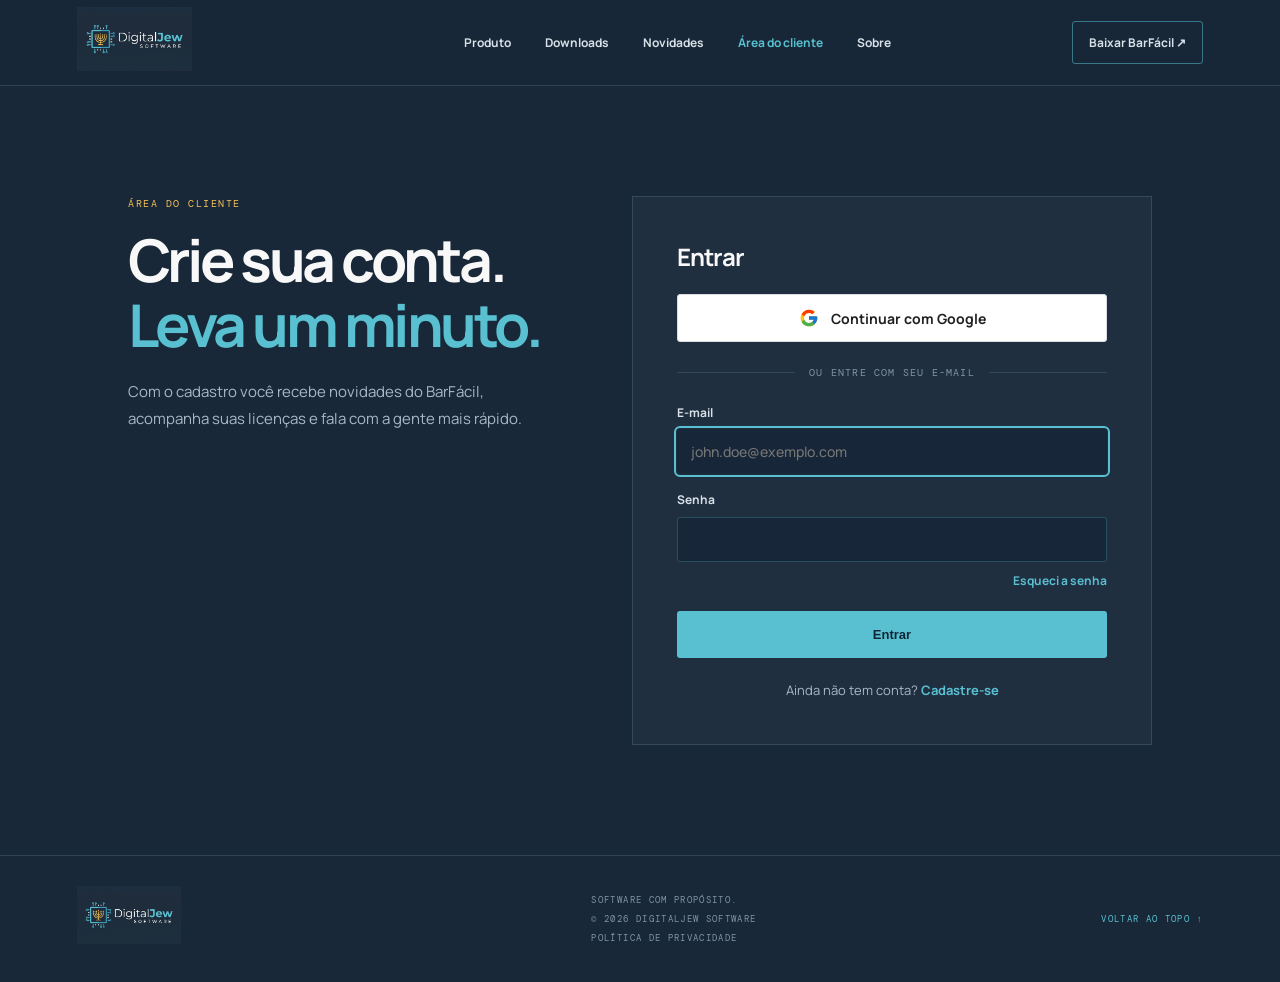
==== commit 9f5c753c: "Site: Sobre depois de Área do cliente no menu, 2º parágrafo do Sobre, '…e muito mais' em itálico à d" ====
--- a/area.html
+++ b/area.html
@@ -10,7 +10,7 @@
 <link rel="stylesheet" href="styles.css">
 </head>
 <body>
-<header class="topbar" id="topo"><a class="brand" href="index.html#inicio"><img src="assets/brand/digitaljew-logo.jpg" alt="DigitalJew Software"></a><button class="menu-toggle" aria-label="Abrir menu" aria-expanded="false">☰</button><nav class="nav"><a href="index.html#produto">Produto</a><a href="index.html#downloads">Downloads</a><a href="index.html#novidades">Novidades</a><a href="index.html#sobre">Sobre</a><a href="area.html" aria-current="page">Área do cliente</a></nav><a class="nav-cta" href="area.html#downloads">Baixar BarFácil ↗</a></header>
+<header class="topbar" id="topo"><a class="brand" href="index.html#inicio"><img src="assets/brand/digitaljew-logo.jpg" alt="DigitalJew Software"></a><button class="menu-toggle" aria-label="Abrir menu" aria-expanded="false">☰</button><nav class="nav"><a href="index.html#produto">Produto</a><a href="index.html#downloads">Downloads</a><a href="index.html#novidades">Novidades</a><a href="area.html" aria-current="page">Área do cliente</a><a href="index.html#sobre">Sobre</a></nav><a class="nav-cta" href="area.html#downloads">Baixar BarFácil ↗</a></header>
 
 <main class="area section">
   <p class="area-loading" id="area-carregando">Carregando sua área…</p>
@@ -24,6 +24,7 @@
       </div>
       <nav class="area-nav" aria-label="Menu da área do cliente">
         <a href="#assinatura" data-view="assinatura">Assinatura</a>
+        <a href="#estabelecimentos" data-view="estabelecimentos">Meus estabelecimentos</a>
         <a href="#downloads" data-view="downloads">Downloads</a>
         <a href="#pagamento" data-abrir-pagamento>Dados de pagamento</a>
         <a href="#meus-dados" data-view="meus-dados">Meus dados</a>
@@ -37,18 +38,37 @@
         <div class="kicker">01 / MINHA ASSINATURA</div>
         <h1>Assinatura</h1>
         <div id="assinaturas"></div>
+        <div id="fatura"></div>
         <div class="empty-box" id="sem-assinatura" hidden>
           <h3>Não encontramos licenças do BarFácil na sua conta.</h3>
           <p>Elas aparecem aqui quando a licença está ligada ao seu e-mail. Se você já tem uma chave, fale com a gente para ligá-la à sua conta. Se ainda não tem, baixe o app e comece pelo período de teste.</p>
           <a class="button primary" href="#downloads">Baixar o BarFácil ↓</a>
         </div>
         <p class="form-error" id="erro-assinatura" role="alert" hidden></p>
+        <p class="form-ok" id="ok-assinatura" role="status" hidden></p>
         <a class="area-pay-link" href="#pagamento" data-abrir-pagamento>Dados de pagamento <span aria-hidden="true">→</span></a>
+      </section>
+
+      <!-- Meus estabelecimentos -->
+      <section class="area-view" data-view="estabelecimentos" hidden>
+        <div class="kicker">02 / MEUS ESTABELECIMENTOS</div>
+        <h1>Meus estabelecimentos</h1>
+        <p class="area-lead">Tem mais de um bar, pizzaria ou adega? Cadastre cada um aqui e organize as assinaturas do BarFácil de cada estabelecimento.</p>
+        <form id="form-estab" class="estab-form" novalidate>
+          <label class="field"><span>Nome do estabelecimento</span><input name="titulo" maxlength="80" placeholder="Ex.: Bar do Zé – Centro" required></label>
+          <label class="field"><span>Endereço <em class="opcional">(opcional)</em></span><input name="endereco" maxlength="200" autocomplete="street-address" placeholder="Rua, número, bairro, cidade"></label>
+          <label class="field"><span>Tipo</span><select name="tipo" required><option value="">Selecione</option><option>Bar/pub</option><option>Boteco</option><option>Pizzaria</option><option>Restaurante</option><option>Lanchonete</option><option>Hamburgueria</option><option>Adega</option><option>Distribuidora de bebidas</option><option>Choperia/cervejaria</option><option>Cafeteria</option><option>Padaria</option><option>Casa noturna</option><option>Quiosque/barraca de praia</option><option>Food truck</option><option>Outro</option></select></label>
+          <div class="estab-form-acao"><button class="button primary" type="submit">Adicionar</button></div>
+          <p class="form-error" id="erro-estab" role="alert" hidden></p>
+        </form>
+        <p class="form-ok" id="ok-estab" role="status" hidden></p>
+        <div id="estabs" class="estab-grid"></div>
+        <p class="area-note" id="sem-estab" hidden>Você ainda não cadastrou nenhum estabelecimento.</p>
       </section>
 
       <!-- Downloads -->
       <section class="area-view" data-view="downloads" hidden>
-        <div class="kicker">02 / DOWNLOADS</div>
+        <div class="kicker">03 / DOWNLOADS</div>
         <h1>Baixar o BarFácil</h1>
         <p class="area-lead">Baixe, instale e ative com a sua chave. A chave de teste libera <strong>7 dias grátis</strong>, contados a partir da primeira ativação. Cada computador ou celular pode usar o período de teste uma única vez.</p>
         <div class="dl-grid">
@@ -79,7 +99,7 @@
 
       <!-- Meus dados -->
       <section class="area-view" data-view="meus-dados" hidden>
-        <div class="kicker">03 / MEUS DADOS</div>
+        <div class="kicker">04 / MEUS DADOS</div>
         <h1>Meus dados</h1>
         <form id="form-perfil" class="area-form" novalidate>
           <label class="field"><span>Nome completo</span><input name="nome" autocomplete="name" required></label>
@@ -108,6 +128,77 @@
   </div>
 </main>
 
+<!-- Janela de confirmação (cancelar assinatura, remover estabelecimento) -->
+<div class="modal-fundo" id="confirmar-fundo" hidden></div>
+<div class="modal" id="confirmar" role="alertdialog" aria-modal="true" aria-labelledby="confirmar-titulo" aria-describedby="confirmar-texto" hidden>
+  <h2 id="confirmar-titulo"></h2>
+  <p class="step-text" id="confirmar-texto"></p>
+  <div class="modal-acoes">
+    <button type="button" class="button" id="confirmar-nao"></button>
+    <button type="button" class="button perigo" id="confirmar-sim"></button>
+  </div>
+</div>
+
+<!-- Janela de compra (Pix pela Asaas: integração depois) -->
+<div class="modal-fundo" id="adquirir-fundo" hidden></div>
+<div class="modal" id="adquirir" role="dialog" aria-modal="true" aria-labelledby="adquirir-titulo" hidden>
+  <button type="button" class="modal-fechar" data-fechar-adquirir aria-label="Fechar">×</button>
+  <h2 id="adquirir-titulo">Adquirir BarFácil</h2>
+  <p class="step-text" id="adquirir-para"></p>
+  <form id="form-adquirir" novalidate>
+    <fieldset class="opcoes"><legend>Plano</legend>
+      <label class="opcao"><input type="radio" name="plano" value="basica" checked><span><b>Básica</b><small data-preco="basica"></small></span></label>
+      <label class="opcao"><input type="radio" name="plano" value="premium"><span><b>Premium</b><small data-preco="premium"></small></span></label>
+    </fieldset>
+    <fieldset class="opcoes"><legend>Onde vai usar</legend>
+      <label class="opcao"><input type="radio" name="plataforma" value="windows" checked><span><b>Windows</b><small>Computador do caixa</small></span></label>
+      <label class="opcao"><input type="radio" name="plataforma" value="mobile"><span><b>Android</b><small>Celular ou tablet</small></span></label>
+    </fieldset>
+    <fieldset class="opcoes"><legend>Forma de pagamento</legend>
+      <label class="opcao"><input type="radio" name="forma" value="PIX" checked><span><b>Pix</b><small>QR Code agora; depois, o Pix de cada mês chega por e-mail</small></span></label>
+      <label class="opcao"><input type="radio" name="forma" value="CREDIT_CARD"><span><b>Cartão de crédito</b><small>Cobrado sozinho todo mês, na página segura da Asaas</small></span></label>
+    </fieldset>
+    <label class="field" data-cpf hidden><span>CPF ou CNPJ de quem paga</span><input name="cpf" inputmode="numeric" autocomplete="off" placeholder="000.000.000-00"></label>
+    <p class="estab-extra" id="adquirir-resumo"></p>
+    <p class="estab-extra" id="preco-extra"></p>
+    <p class="dnotice dark" id="aviso-adquirir" role="status" hidden></p>
+    <button class="button primary wide" type="submit">Continuar para o pagamento</button>
+  </form>
+</div>
+
+<div class="modal-fundo" id="garcom-fundo" hidden></div>
+<div class="modal" id="garcom" role="dialog" aria-modal="true" aria-labelledby="garcom-titulo" hidden>
+  <button type="button" class="modal-fechar" data-fechar-garcom aria-label="Fechar">×</button>
+  <h2 id="garcom-titulo">Adicionar aparelho de garçom</h2>
+  <p class="step-text" id="garcom-para"></p>
+  <form id="form-garcom" novalidate>
+    <label class="field"><span>Quantos aparelhos a mais</span><input name="quantidade" type="number" min="1" max="10" value="1" inputmode="numeric"></label>
+    <p class="estab-extra" id="garcom-resumo"></p>
+    <p class="estab-extra">Depois do pagamento, conecte o celular no caixa: <b>Configurações → Aparelhos dos garçons → Conectar novo</b>. Trocar de celular é livre e não gera cobrança nova.</p>
+    <fieldset class="opcoes"><legend>Forma de pagamento</legend>
+      <label class="opcao"><input type="radio" name="forma" value="PIX" checked><span><b>Pix</b><small>QR Code agora; depois, o Pix de cada mês chega por e-mail</small></span></label>
+      <label class="opcao"><input type="radio" name="forma" value="CREDIT_CARD"><span><b>Cartão de crédito</b><small>Cobrado sozinho todo mês, na página segura da Asaas</small></span></label>
+    </fieldset>
+    <label class="field" data-cpf hidden><span>CPF ou CNPJ de quem paga</span><input name="cpf" inputmode="numeric" autocomplete="off" placeholder="000.000.000-00"></label>
+    <p class="dnotice dark" id="aviso-garcom" role="status" hidden></p>
+    <button class="button primary wide" type="submit">Continuar para o pagamento</button>
+  </form>
+</div>
+
+<div class="modal-fundo" id="pix-fundo" hidden></div>
+<div class="modal" id="pix" role="dialog" aria-modal="true" aria-labelledby="pix-titulo" hidden>
+  <button type="button" class="modal-fechar" data-fechar-pix aria-label="Fechar">×</button>
+  <h2 id="pix-titulo">Pague com Pix</h2>
+  <p class="step-text" id="pix-desc"></p>
+  <div class="pix-qr" id="pix-qr"></div>
+  <div class="pix-cola" id="pix-cola-box" hidden>
+    <label class="field"><span>Pix copia e cola</span><textarea id="pix-cola" rows="3" readonly></textarea></label>
+    <button type="button" class="button wide" id="pix-copiar">Copiar código</button>
+  </div>
+  <p class="estab-extra"><a id="pix-link" href="#" target="_blank" rel="noopener">Abrir a página da cobrança na Asaas</a></p>
+  <p class="dnotice dark" id="pix-status" role="status">Aguardando o pagamento… Esta janela atualiza sozinha.</p>
+</div>
+
 <!-- Painel lateral branco: dados de pagamento -->
 <div class="drawer-backdrop" id="pagamento-fundo" hidden></div>
 <aside class="drawer" id="pagamento" role="dialog" aria-modal="true" aria-labelledby="pagamento-titulo" hidden>
@@ -117,11 +208,14 @@
   </div>
 
   <div class="drawer-body">
-    <h3>Cartões salvos</h3>
-    <div class="cards-empty" id="cartoes-salvos">Nenhum cartão cadastrado ainda.</div>
-
-    <h3>Adicionar cartão de crédito</h3>
-    <form id="form-cartao" novalidate autocomplete="on">
+    <h3>Forma de pagamento da mensalidade</h3>
+    <div class="cards-empty" id="forma-atual">Você ainda não tem mensalidade ativa.</div>
+    <p class="dfine">A forma de pagamento é escolhida na compra (em <b>Meus estabelecimentos</b>):</p>
+    <p class="dfine"><b>Pix:</b> o QR Code aparece aqui na hora; depois, o Pix de cada mês chega por e-mail alguns dias antes do vencimento.</p>
+    <p class="dfine"><b>Cartão de crédito:</b> você digita o cartão na página segura da Asaas, nossa parceira de pagamentos, e a mensalidade é cobrada sozinha todo mês. A DigitalJew não vê nem guarda os dados do cartão.</p>
+    <p class="dfine">Para trocar a forma de pagamento ou o cartão, fale com a gente pelo WhatsApp.</p>
+    <div id="cartoes-salvos" hidden></div>
+    <form id="form-cartao" novalidate autocomplete="on" hidden>
       <label class="dfield"><span>Número do cartão</span>
         <span class="card-input"><input name="numero" inputmode="numeric" autocomplete="cc-number" placeholder="0000 0000 0000 0000" maxlength="23"><b class="card-brand" id="bandeira" aria-live="polite"></b></span>
       </label>
--- a/styles.css
+++ b/styles.css
@@ -18,7 +18,8 @@
 .perk{border-bottom:1px solid #f8c05833}
 .perk:first-child{border-top:1px solid #f8c05833}
 .perk-toggle,.perk-more{display:flex;align-items:center;justify-content:space-between;gap:14px;width:100%;padding:13px 2px;background:none;border:0;color:var(--gold);font:700 14px/1.4 var(--sans);text-align:left;cursor:pointer}
-.perk-more{cursor:default}
+.perk-more{cursor:default;justify-content:flex-end;text-align:right}
+.perk-more em{font-style:italic}
 .perk-toggle:hover{color:#ffd37f}
 .perk-toggle:focus-visible{outline:2px solid var(--gold);outline-offset:3px}
 .perk-icon{position:relative;width:12px;height:12px;flex-shrink:0}
@@ -81,7 +82,7 @@
 .area-loading{color:var(--muted);font-size:14px}
 .area-layout{display:grid;grid-template-columns:240px 1fr;gap:clamp(30px,5vw,70px);align-items:start}
 .area-layout>*{min-width:0}
-.area-menu{position:sticky;top:110px;border:1px solid var(--line);background:var(--panel)}
+.area-menu{border:1px solid var(--line);background:var(--panel)}
 .area-user{display:flex;flex-direction:column;gap:4px;padding:22px 22px 18px;border-bottom:1px solid var(--line)}
 .area-user .kicker{margin-bottom:8px}
 .area-user strong{font-size:18px;letter-spacing:-.03em}
@@ -266,3 +267,80 @@
 .area-sub{font-size:22px;letter-spacing:-.03em;margin:44px 0 16px;padding-top:30px;border-top:1px solid var(--line);max-width:460px}
 .area-note{color:var(--muted);font-size:13px;line-height:1.7;max-width:460px}
 .area-form .button[type=submit]:disabled{opacity:.45;cursor:not-allowed}
+
+/* Cancelar / reverter assinatura */
+.plan-acoes{margin-top:18px;padding-top:14px;border-top:1px solid var(--line);display:flex;gap:18px}
+.link-button.perigo{color:#ff8a8a}
+.plan-estab{margin:16px 0 0;font-size:12.5px;color:var(--muted)}
+.plan-estab a{color:var(--cyan)}
+.plan-garcons{margin:14px 0 0;padding:12px 0 0;border-top:1px solid rgba(255,255,255,.08);display:flex;flex-wrap:wrap;gap:6px 16px;align-items:center;justify-content:space-between;font-size:13px;color:var(--muted)}
+.plan-garcons b{color:var(--white)}
+.estab-lic span .link-button{display:inline;font-size:12px;padding:0}
+#garcom input[name=quantidade]{max-width:120px}
+.status-cancelada{border-color:#ff7a7a88;color:var(--red)}
+.plan-card.plan-cancelada{border-color:#ff7a7a55}
+
+/* Janelas: ações */
+.modal-acoes{display:flex;gap:12px;justify-content:flex-end;flex-wrap:wrap;margin-top:8px}
+.modal-acoes .button{cursor:pointer;border:1px solid #58c0d066;background:none;color:var(--white)}
+.modal-acoes .button.perigo{background:#d94848;border-color:#d94848;color:#fff}
+.modal-acoes .button.perigo:hover{background:#c23d3d}
+.modal .step-text strong{color:var(--white)}
+.opcoes{border:0;padding:0;margin:0 0 18px}
+.opcoes legend{font-size:12px;font-weight:700;color:#d9e1e8;margin-bottom:8px}
+.opcao{display:flex;gap:12px;align-items:center;padding:12px 14px;border:1px solid #58c0d040;border-radius:4px;margin-bottom:8px;cursor:pointer;background:#172638}
+.opcao:has(input:checked){border-color:var(--cyan);background:#58c0d014}
+.opcao input{accent-color:var(--cyan);width:16px;height:16px;flex-shrink:0}
+.opcao span{display:flex;flex-direction:column}
+.opcao b{font-size:14px}
+.opcao small{font-size:12px;color:var(--muted)}
+.dnotice.dark{background:#f8c05814;color:#e6d3a6}
+
+/* Meus estabelecimentos */
+.estab-form{display:grid;grid-template-columns:1.2fr 1.5fr 1fr auto;gap:0 14px;align-items:end;border:1px solid var(--line);background:var(--panel);padding:20px 20px 4px;margin-bottom:12px}
+.estab-form .form-error{grid-column:1/-1}
+.estab-form-acao{margin-bottom:16px}
+.estab-form-acao .button{cursor:pointer;white-space:nowrap;padding:13px 22px}
+.estab-grid{display:grid;grid-template-columns:repeat(auto-fill,minmax(320px,1fr));gap:18px;margin-top:22px}
+.estab-card{border:1px solid #58c0d059;background:linear-gradient(115deg,#203247,#1d2d40);padding:24px;display:flex;flex-direction:column;gap:16px}
+.estab-top{display:flex;justify-content:space-between;align-items:flex-start;gap:12px}
+.estab-tipo{font:10px var(--mono);letter-spacing:.15em;color:var(--gold)}
+.estab-top h2{margin:6px 0 4px;font-size:22px;letter-spacing:-.03em}
+.estab-end{margin:0;font-size:12.5px;color:var(--muted)}
+.estab-lics{list-style:none;margin:0;padding:0;border-top:1px solid var(--line)}
+.estab-lic{display:flex;justify-content:space-between;gap:12px;align-items:flex-start;padding:12px 0;border-bottom:1px solid var(--line);font-size:13px}
+.estab-lic span{display:block;font-size:12px;color:var(--muted);margin-top:3px}
+.estab-lic.status-cancelada span{color:#ff8a8a}
+.estab-lic-acoes{display:flex;gap:12px;flex-shrink:0}
+.estab-lic-acoes .link-button{font-size:12px}
+.estab-vazio{margin:0;font-size:13px;color:var(--muted);border-top:1px solid var(--line);padding-top:14px}
+.estab-vincular{margin:0}
+.estab-card .button.wide{margin-top:auto;cursor:pointer}
+@media(max-width:1100px){.estab-form{grid-template-columns:1fr 1fr}.estab-form-acao{grid-column:1/-1}}
+@media(max-width:650px){.estab-form{grid-template-columns:1fr}.estab-grid{grid-template-columns:1fr}.estab-lic{flex-direction:column}}
+
+.estab-extra{font-size:12px;color:var(--muted);margin:-6px 0 16px}
+.estab-extra:empty{display:none}
+
+/* pagamentos (Asaas) */
+.fatura-card h2 span{color:var(--gold)}
+.fat-itens{list-style:none;margin:14px 0 0;padding:0;border-top:1px solid var(--line)}
+.fat-itens li{display:flex;justify-content:space-between;gap:12px;padding:9px 0;border-bottom:1px solid var(--line);font-size:13px;color:var(--muted)}
+.fat-itens li b{color:var(--white);white-space:nowrap}
+.fat-hist{margin:16px 0 0;font-size:12.5px;color:var(--muted)}
+.fat-hist summary{cursor:pointer;color:var(--cyan)}
+.fat-hist ul{list-style:none;margin:10px 0 0;padding:0}
+.fat-hist li{display:flex;flex-wrap:wrap;align-items:center;gap:6px 12px;padding:7px 0;border-bottom:1px solid var(--line)}
+.fat-hist li span:first-child{flex:1 1 220px}
+.fat-hist a{color:var(--cyan)}
+.fat-st{font-size:11px;padding:2px 8px;border-radius:99px;background:#ffffff14}
+.fat-st.st-paga{background:#58c0d02b;color:var(--cyan)}
+.fat-st.st-vencida{background:#ff7a7a26;color:var(--red)}
+.pix-qr{display:flex;justify-content:center;margin:0 0 14px}
+.pix-qr img{width:220px;height:220px;background:#fff;padding:8px;border-radius:6px}
+.pix-cola textarea{width:100%;box-sizing:border-box;font:12px var(--mono);background:#0003;color:var(--white);border:1px solid var(--line);padding:8px;resize:none}
+.pix-cola .button{margin:8px 0 12px}
+.chave-lic{font:600 13px var(--mono);color:var(--gold);letter-spacing:.04em;user-select:all}
+/* subtítulo do produto: frase em peso normal e a palavra em destaque em negrito */
+.product-subtitle{font-weight:500!important}
+.product-subtitle strong{font-weight:800}
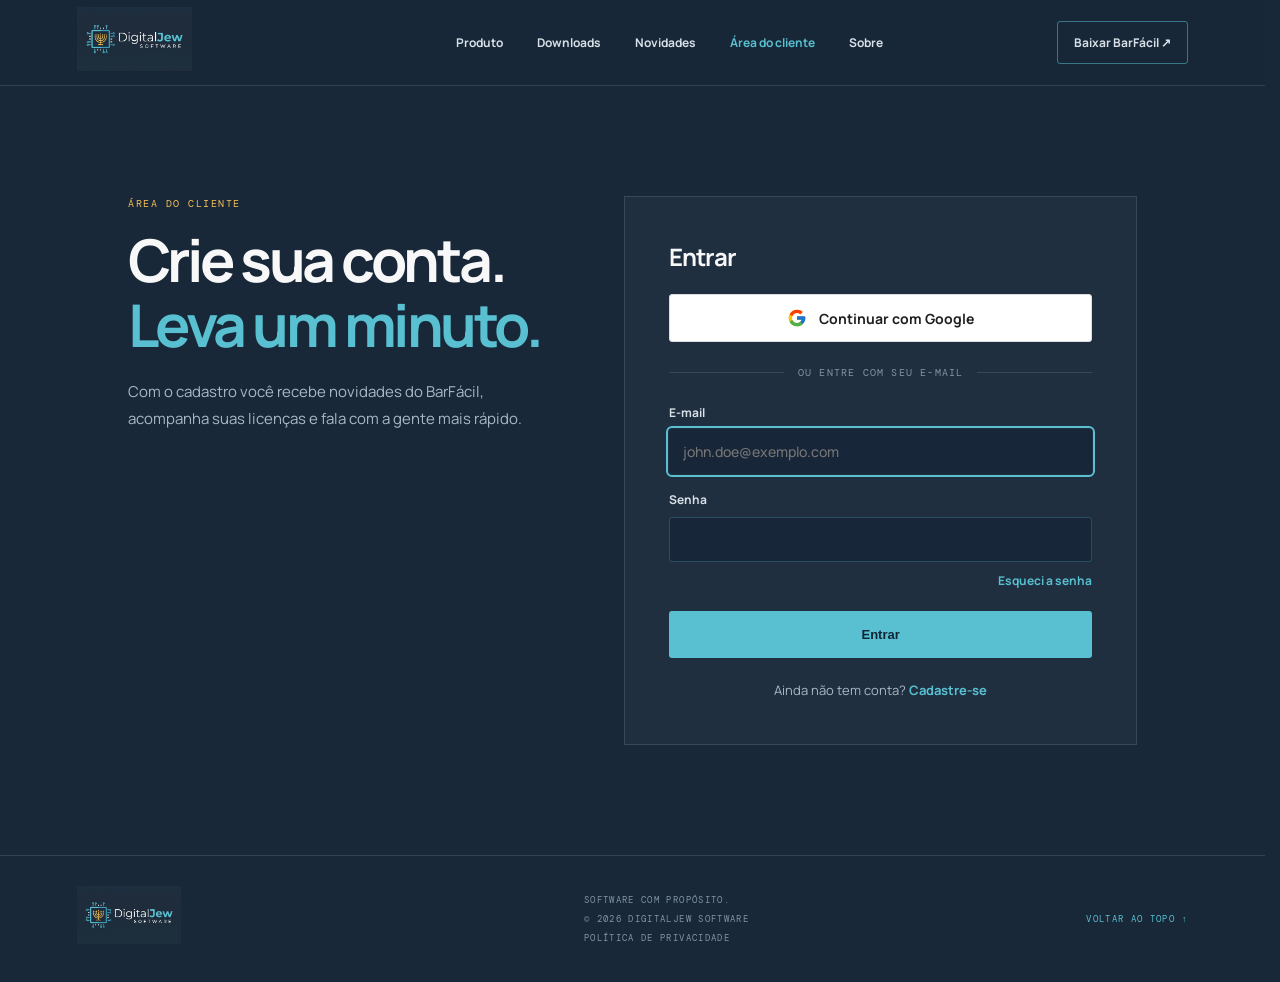
==== commit c415ef78: "Site sem pulo ao abrir: tela Entrar desde o primeiro desenho, espaço fixo para a barra de rolagem e " ====
--- a/area.html
+++ b/area.html
@@ -7,6 +7,8 @@
 <meta name="robots" content="noindex">
 <title>Minha área · DigitalJew Software</title>
 <link rel="icon" type="image/jpeg" href="assets/brand/digitaljew-logo.jpg">
+<link rel="preload" href="assets/fonts/Manrope-latin.woff2" as="font" type="font/woff2" crossorigin>
+<link rel="preload" href="assets/fonts/DMMono-latin-400.woff2" as="font" type="font/woff2" crossorigin>
 <link rel="stylesheet" href="styles.css">
 </head>
 <body>
--- a/styles.css
+++ b/styles.css
@@ -1,4 +1,19 @@
-@import url('https://fonts.googleapis.com/css2?family=DM+Mono:wght@400;500&family=Manrope:wght@400;500;600;700;800&display=swap');
+/* Fontes do site, hospedadas aqui (Manrope e DM Mono, licença SIL Open Font License). */
+@font-face{font-family:'DM Mono';font-style:normal;font-weight:400;font-display:fallback;src:url(assets/fonts/DMMono-latin-ext-400.woff2) format('woff2');unicode-range:U+0100-02BA, U+02BD-02C5, U+02C7-02CC, U+02CE-02D7, U+02DD-02FF, U+0304, U+0308, U+0329, U+1D00-1DBF, U+1E00-1E9F, U+1EF2-1EFF, U+2020, U+20A0-20AB, U+20AD-20C4, U+2113, U+2C60-2C7F, U+A720-A7FF}
+@font-face{font-family:'DM Mono';font-style:normal;font-weight:400;font-display:fallback;src:url(assets/fonts/DMMono-latin-400.woff2) format('woff2');unicode-range:U+0000-00FF, U+0131, U+0152-0153, U+02BB-02BC, U+02C6, U+02DA, U+02DC, U+0304, U+0308, U+0329, U+2000-206F, U+20AC, U+2122, U+2191, U+2193, U+2212, U+2215, U+FEFF, U+FFFD}
+@font-face{font-family:'DM Mono';font-style:normal;font-weight:500;font-display:fallback;src:url(assets/fonts/DMMono-latin-ext-500.woff2) format('woff2');unicode-range:U+0100-02BA, U+02BD-02C5, U+02C7-02CC, U+02CE-02D7, U+02DD-02FF, U+0304, U+0308, U+0329, U+1D00-1DBF, U+1E00-1E9F, U+1EF2-1EFF, U+2020, U+20A0-20AB, U+20AD-20C4, U+2113, U+2C60-2C7F, U+A720-A7FF}
+@font-face{font-family:'DM Mono';font-style:normal;font-weight:500;font-display:fallback;src:url(assets/fonts/DMMono-latin-500.woff2) format('woff2');unicode-range:U+0000-00FF, U+0131, U+0152-0153, U+02BB-02BC, U+02C6, U+02DA, U+02DC, U+0304, U+0308, U+0329, U+2000-206F, U+20AC, U+2122, U+2191, U+2193, U+2212, U+2215, U+FEFF, U+FFFD}
+@font-face{font-family:'Manrope';font-style:normal;font-weight:400;font-display:fallback;src:url(assets/fonts/Manrope-latin-ext.woff2) format('woff2');unicode-range:U+0100-02BA, U+02BD-02C5, U+02C7-02CC, U+02CE-02D7, U+02DD-02FF, U+0304, U+0308, U+0329, U+1D00-1DBF, U+1E00-1E9F, U+1EF2-1EFF, U+2020, U+20A0-20AB, U+20AD-20C4, U+2113, U+2C60-2C7F, U+A720-A7FF}
+@font-face{font-family:'Manrope';font-style:normal;font-weight:400;font-display:fallback;src:url(assets/fonts/Manrope-latin.woff2) format('woff2');unicode-range:U+0000-00FF, U+0131, U+0152-0153, U+02BB-02BC, U+02C6, U+02DA, U+02DC, U+0304, U+0308, U+0329, U+2000-206F, U+20AC, U+2122, U+2191, U+2193, U+2212, U+2215, U+FEFF, U+FFFD}
+@font-face{font-family:'Manrope';font-style:normal;font-weight:500;font-display:fallback;src:url(assets/fonts/Manrope-latin-ext.woff2) format('woff2');unicode-range:U+0100-02BA, U+02BD-02C5, U+02C7-02CC, U+02CE-02D7, U+02DD-02FF, U+0304, U+0308, U+0329, U+1D00-1DBF, U+1E00-1E9F, U+1EF2-1EFF, U+2020, U+20A0-20AB, U+20AD-20C4, U+2113, U+2C60-2C7F, U+A720-A7FF}
+@font-face{font-family:'Manrope';font-style:normal;font-weight:500;font-display:fallback;src:url(assets/fonts/Manrope-latin.woff2) format('woff2');unicode-range:U+0000-00FF, U+0131, U+0152-0153, U+02BB-02BC, U+02C6, U+02DA, U+02DC, U+0304, U+0308, U+0329, U+2000-206F, U+20AC, U+2122, U+2191, U+2193, U+2212, U+2215, U+FEFF, U+FFFD}
+@font-face{font-family:'Manrope';font-style:normal;font-weight:600;font-display:fallback;src:url(assets/fonts/Manrope-latin-ext.woff2) format('woff2');unicode-range:U+0100-02BA, U+02BD-02C5, U+02C7-02CC, U+02CE-02D7, U+02DD-02FF, U+0304, U+0308, U+0329, U+1D00-1DBF, U+1E00-1E9F, U+1EF2-1EFF, U+2020, U+20A0-20AB, U+20AD-20C4, U+2113, U+2C60-2C7F, U+A720-A7FF}
+@font-face{font-family:'Manrope';font-style:normal;font-weight:600;font-display:fallback;src:url(assets/fonts/Manrope-latin.woff2) format('woff2');unicode-range:U+0000-00FF, U+0131, U+0152-0153, U+02BB-02BC, U+02C6, U+02DA, U+02DC, U+0304, U+0308, U+0329, U+2000-206F, U+20AC, U+2122, U+2191, U+2193, U+2212, U+2215, U+FEFF, U+FFFD}
+@font-face{font-family:'Manrope';font-style:normal;font-weight:700;font-display:fallback;src:url(assets/fonts/Manrope-latin-ext.woff2) format('woff2');unicode-range:U+0100-02BA, U+02BD-02C5, U+02C7-02CC, U+02CE-02D7, U+02DD-02FF, U+0304, U+0308, U+0329, U+1D00-1DBF, U+1E00-1E9F, U+1EF2-1EFF, U+2020, U+20A0-20AB, U+20AD-20C4, U+2113, U+2C60-2C7F, U+A720-A7FF}
+@font-face{font-family:'Manrope';font-style:normal;font-weight:700;font-display:fallback;src:url(assets/fonts/Manrope-latin.woff2) format('woff2');unicode-range:U+0000-00FF, U+0131, U+0152-0153, U+02BB-02BC, U+02C6, U+02DA, U+02DC, U+0304, U+0308, U+0329, U+2000-206F, U+20AC, U+2122, U+2191, U+2193, U+2212, U+2215, U+FEFF, U+FFFD}
+@font-face{font-family:'Manrope';font-style:normal;font-weight:800;font-display:fallback;src:url(assets/fonts/Manrope-latin-ext.woff2) format('woff2');unicode-range:U+0100-02BA, U+02BD-02C5, U+02C7-02CC, U+02CE-02D7, U+02DD-02FF, U+0304, U+0308, U+0329, U+1D00-1DBF, U+1E00-1E9F, U+1EF2-1EFF, U+2020, U+20A0-20AB, U+20AD-20C4, U+2113, U+2C60-2C7F, U+A720-A7FF}
+@font-face{font-family:'Manrope';font-style:normal;font-weight:800;font-display:fallback;src:url(assets/fonts/Manrope-latin.woff2) format('woff2');unicode-range:U+0000-00FF, U+0131, U+0152-0153, U+02BB-02BC, U+02C6, U+02DA, U+02DC, U+0304, U+0308, U+0329, U+2000-206F, U+20AC, U+2122, U+2191, U+2193, U+2212, U+2215, U+FEFF, U+FFFD}
+
 :root{--bg:#182838;--panel:#202f40;--cyan:#58c0d0;--blue:#3898b8;--gold:#f8c058;--white:#f8f8f8;--muted:#aab8c5;--line:rgba(150,190,205,.18);--mono:'DM Mono',monospace;--sans:'Manrope',Arial,sans-serif}
 *{box-sizing:border-box}html{scroll-behavior:smooth;scroll-padding-top:90px}body{margin:0;background:var(--bg);color:var(--white);font-family:var(--sans);line-height:1.6}a{color:inherit;text-decoration:none}.topbar{height:86px;padding:0 clamp(22px,6vw,100px);display:flex;align-items:center;justify-content:space-between;border-bottom:1px solid var(--line);background:rgba(24,40,56,.96);position:sticky;top:0;z-index:20;backdrop-filter:blur(14px)}.brand img{width:205px;height:64px;object-fit:contain;object-position:left}.nav{display:flex;gap:34px}.nav a,.nav-cta{font-size:12px;font-weight:700;color:#d9e1e8}.nav a:hover,.text-link:hover{color:var(--cyan)}.nav-cta{border:1px solid #58c0d088;padding:11px 16px;border-radius:3px}.nav-cta span{color:var(--gold)}.menu-toggle{display:none;background:none;color:white;border:0;font-size:24px}.hero{min-height:660px;padding:100px clamp(22px,10vw,160px) 38px;position:relative;overflow:hidden;display:grid;grid-template-columns:1.05fr .95fr;align-items:center;gap:40px;background:radial-gradient(ellipse at 76% 48%,#3898b826,transparent 38%),linear-gradient(120deg,#182838,#1b2b3d)}.hero-copy{position:relative;z-index:2;max-width:650px}.eyebrow,.kicker,.hero-bottom,.art-label,.product-index,.status,.release-meta span,.manifesto-sign,.footer-copy,.back-top{font-family:var(--mono);font-size:10px;letter-spacing:.15em}.eyebrow{color:var(--cyan)}.pulse,.status i{width:7px;height:7px;border-radius:50%;background:var(--gold);display:inline-block;box-shadow:0 0 14px #f8c058}.hero h1{font-size:clamp(42px,5.2vw,72px);line-height:1.09;letter-spacing:-.065em;margin:28px 0 22px}.hero h1 span,h2 span{color:var(--cyan)}.lead{font-size:17px;color:#c0cbd5;max-width:540px;line-height:1.8}.hero-actions{display:flex;align-items:center;gap:28px;margin-top:34px}.button{display:inline-flex;align-items:center;justify-content:center;gap:22px;padding:15px 20px;font-size:12px;font-weight:800;border-radius:3px;transition:.2s;border:1px solid transparent}.button.primary{background:var(--cyan);color:#102637}.button.primary:hover{background:#78d4df;transform:translateY(-2px)}.button.disabled{opacity:.45;pointer-events:none}.text-link{font-size:12px;font-weight:700;color:#d9e1e8}.hero-proof{margin-top:55px;color:#9daebb;font-size:11px}.hero-art{position:relative;display:flex;flex-direction:column;gap:18px}.hero-photo{display:block;width:100%;height:auto;aspect-ratio:1376/768;object-fit:cover;border-radius:18px;border:1px solid #58c0d033;box-shadow:0 30px 80px #0008,0 0 70px #58c0d01a}.art-label{display:flex;justify-content:space-between;color:#91a7b7}.art-label strong{color:var(--gold);font-weight:400}.hero-bottom{grid-column:1/-1;display:flex;justify-content:space-between;color:#74899a;border-top:1px solid var(--line);padding-top:20px;margin-top:42px}.section{padding:110px clamp(22px,10vw,160px)}.section-head{display:flex;justify-content:space-between;align-items:end;gap:30px;margin-bottom:48px}.kicker{color:var(--gold);margin-bottom:16px}.section-head h2,.manifesto h2{font-size:clamp(34px,4vw,54px);line-height:1.15;letter-spacing:-.055em;margin:0}.section-head>p{max-width:340px;color:var(--muted);font-size:13px;margin:0 0 5px;line-height:1.8}.product-section{background:#1c2b3c}.product-card{display:grid;grid-template-columns:1fr 1fr;border:1px solid var(--line);background:var(--panel);min-height:470px}.product-visual{position:relative;min-height:470px;display:flex;flex-direction:column;align-items:center;justify-content:center;gap:38px;padding:50px 28px;overflow:hidden;background:radial-gradient(circle,#58c0d024,transparent 55%),#172638}.visual-grid{position:absolute;inset:0;background-image:linear-gradient(#58c0d012 1px,transparent 1px),linear-gradient(90deg,#58c0d012 1px,transparent 1px);background-size:30px 30px}.receipt{position:relative;width:260px;background:#f5f4ee;color:#1b2b3b;padding:24px 22px;box-shadow:0 25px 70px #08152188;transform:rotate(-3deg);font:10px var(--mono)}.receipt-top{font-weight:500;letter-spacing:.13em;border-bottom:1px dashed #9aa7ac;padding-bottom:14px}.receipt-top span{float:right;color:#238f8d;font-size:8px}.receipt-title{font:800 19px var(--sans);margin:16px 0 8px}.receipt-row,.receipt-item,.receipt-total{display:flex;justify-content:space-between;margin:9px 0}.receipt-row b{color:#268b86}.receipt-line{border-top:1px dashed #aab2b2;margin:15px 0}.receipt-total strong{font:800 17px var(--sans)}.receipt-footer{text-align:center;border-top:1px dashed #aab2b2;padding-top:14px;margin-top:16px;font-size:8px;letter-spacing:.1em}.product-info{padding:54px clamp(26px,5vw,65px)}.product-topline{display:flex;justify-content:space-between;align-items:center}.status{color:var(--cyan);font-size:9px}.status i{width:6px;height:6px;background:var(--cyan);margin-right:7px}.product-index{color:#8094a5;font-size:9px}.product-info h3{font-size:46px;letter-spacing:-.06em;margin:22px 0 0}.product-subtitle{color:var(--gold)!important;font-size:15px!important;font-weight:700}.product-info p{color:#aebdca;font-size:13px;line-height:1.8}.feature-list{list-style:none;padding:8px 0 18px;margin:0}.feature-list li{font-size:12px;padding:9px 0;color:#dce4e9;border-bottom:1px solid var(--line)}.feature-list li:first-letter{color:var(--gold)}.fineprint{display:block;color:#7f93a3;font-size:10px;line-height:1.6;margin-top:17px}.download-section{background:#172638}.download-panel{border:1px solid #58c0d059;background:linear-gradient(115deg,#203247,#1d2d40);padding:35px}.download-main{display:flex;align-items:center;gap:22px}.platform-icon{width:58px;height:58px;border:1px solid var(--cyan);color:var(--cyan);display:grid;place-items:center;font-size:29px;flex-shrink:0}.download-main>div:nth-child(2){flex:1}.download-main h3{margin:4px 0;font-size:20px}.download-main p{margin:0;color:var(--muted);font-size:12px}.download-main .button{white-space:nowrap}.release-meta{display:grid;grid-template-columns:repeat(4,1fr);border-top:1px solid var(--line);border-bottom:1px solid var(--line);margin-top:30px;padding:20px 0;gap:20px}.release-meta div{display:flex;flex-direction:column;gap:6px}.release-meta span{color:#8195a5;font-size:9px}.release-meta strong{font-size:12px}.download-note{display:flex;gap:12px;color:var(--gold);margin-top:18px}.download-note p{font-size:11px;color:#9fb0bd;margin:0;line-height:1.7}.release-error{margin-top:15px;padding:12px;background:#f8c05814;border-left:2px solid var(--gold);font-size:11px;color:#e6c98f}.all-releases{display:flex;justify-content:space-between;align-items:center;margin-top:25px}.all-releases div{display:flex;flex-direction:column;gap:3px}.all-releases b{font-size:12px}.all-releases span{font-size:11px;color:#93a6b6}.all-releases>a{font-size:12px;color:var(--cyan);font-weight:800}.updates-section{background:#1c2b3c}.release-list{border-top:1px solid var(--line)}.release-item{display:grid;grid-template-columns:150px 1fr 130px;gap:25px;align-items:start;padding:25px 4px;border-bottom:1px solid var(--line)}.release-date{font:10px var(--mono);color:#8499a9;padding-top:5px}.release-body h3{font-size:17px;margin:0 0 8px}.release-body p{font-size:12px;color:#aebdca;white-space:pre-line;margin:0;line-height:1.8}.release-tag{font:9px var(--mono);color:var(--cyan);border:1px solid #58c0d04d;padding:6px 9px;text-align:center}.release-link{color:var(--gold);font-size:11px;margin-top:10px;display:inline-block}.empty-state{padding:30px 0;color:#9fb0bd;font-size:12px}.manifesto{text-align:center;background:radial-gradient(ellipse at 50% 20%,#58c0d01c,transparent 50%),#172638;padding-top:120px;padding-bottom:120px}.manifesto-mark{font-size:34px;color:var(--gold);margin-bottom:18px}.manifesto h2{font-size:clamp(32px,4.4vw,58px)}.manifesto>p{max-width:650px;margin:24px auto 28px;color:#aebdca;font-size:14px;line-height:1.9}.manifesto-sign{color:var(--cyan)}.footer{padding:30px clamp(22px,6vw,100px);display:flex;align-items:center;justify-content:space-between;gap:25px;border-top:1px solid var(--line)}.footer-brand img{width:170px;height:58px;object-fit:contain;object-position:left}.footer-copy{display:flex;flex-direction:column;gap:5px;color:#8094a5;font-size:9px}.back-top{font-size:9px;color:var(--cyan)}
 @media(max-width:850px){.nav{gap:17px}.hero{padding-top:70px;grid-template-columns:1fr .8fr}.section{padding-top:80px;padding-bottom:80px}.product-info{padding:35px 28px}}
@@ -344,3 +359,8 @@
 /* subtítulo do produto: frase em peso normal e a palavra em destaque em negrito */
 .product-subtitle{font-weight:500!important}
 .product-subtitle strong{font-weight:800}
+
+/* sem pulo ao abrir: a tela pedida aparece desde o primeiro desenho e a barra de rolagem tem espaço reservado */
+html{scrollbar-gutter:stable}
+html[data-passo="entrar"] .step[data-step="dados"]{display:none}
+html[data-passo="entrar"] .step[data-step="entrar"]{display:block!important}
